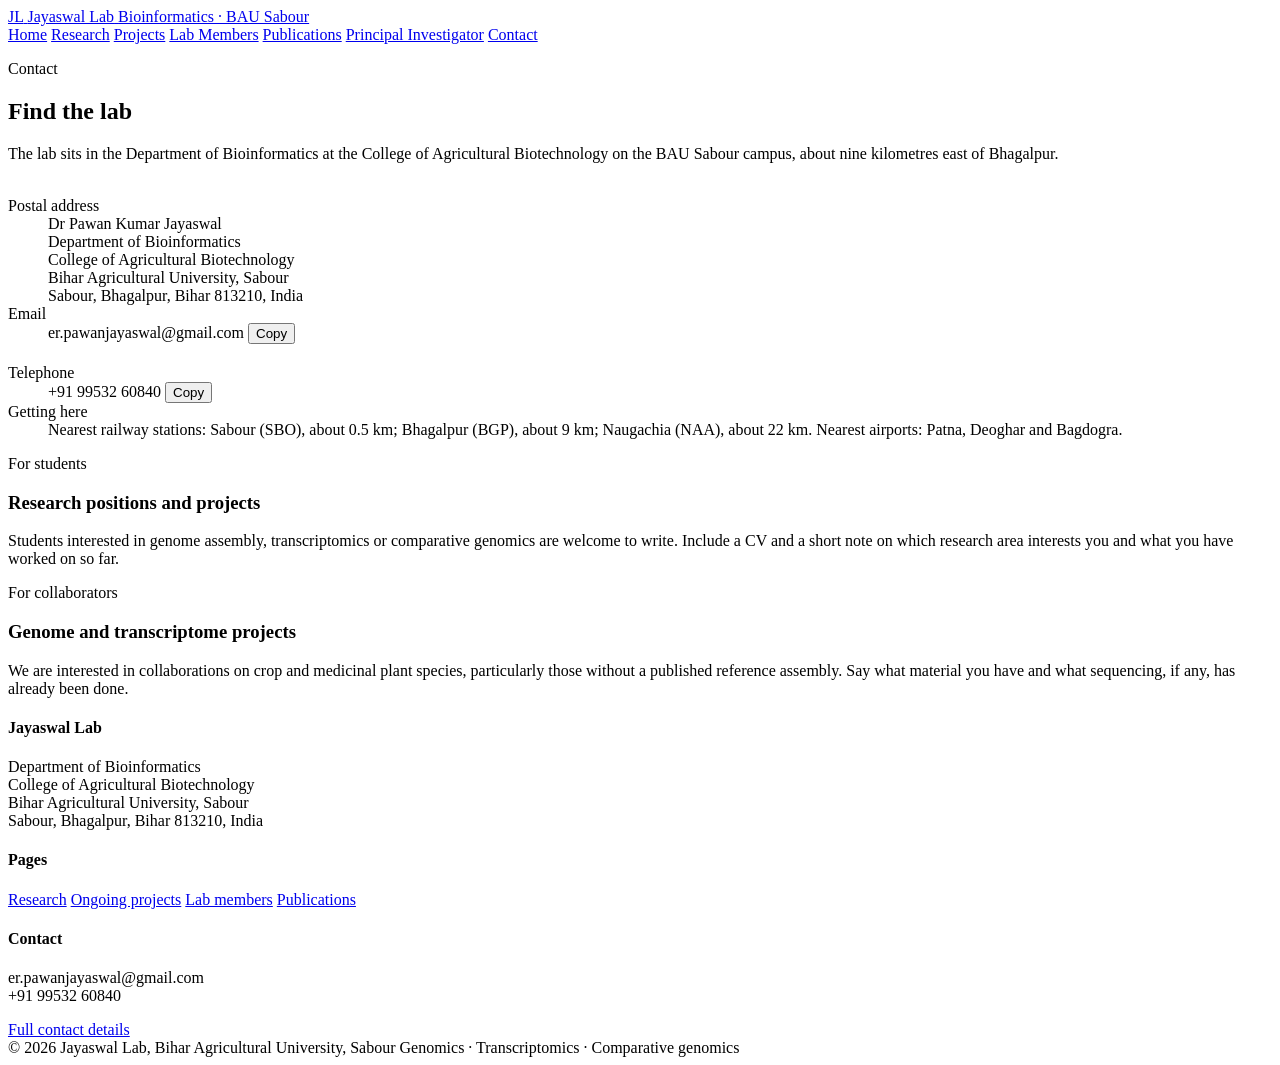
==== contact.html @ 47030a18 "Added Pages including Index Pages" ====
<!doctype html>
<html lang="en">
<head>
<meta charset="utf-8">
<meta name="viewport" content="width=device-width, initial-scale=1, viewport-fit=cover">
<meta name="description" content="Postal address, email, telephone and directions to the Jayaswal Lab at BAU Sabour.">
<title>Contact — Jayaswal Lab</title>
<link rel="preconnect" href="https://fonts.googleapis.com">
<link rel="preconnect" href="https://fonts.gstatic.com" crossorigin>
<link rel="stylesheet" href="https://fonts.googleapis.com/css2?family=IBM+Plex+Mono:wght@400;500&family=IBM+Plex+Sans:wght@400;500;600&family=Source+Serif+4:opsz,wght@8..60,400;8..60,600;8..60,700&display=swap">
<link rel="stylesheet" href="assets/style.css">
</head>
<body>
<header class="masthead">
  <div class="wrap masthead__inner">
    <a class="brand" href="index.html">
      <span class="brand__mark" aria-hidden="true">JL</span>
      <span>
        <span class="brand__name">Jayaswal Lab</span>
        <span class="brand__sub">Bioinformatics &middot; BAU Sabour</span>
      </span>
    </a>
    <nav class="nav" aria-label="Main">
        <a href="index.html">Home</a>
        <a href="research.html">Research</a>
        <a href="projects.html">Projects</a>
        <a href="members.html">Lab Members</a>
        <a href="publications.html">Publications</a>
        <a href="pi.html">Principal Investigator</a>
        <a href="contact.html" aria-current="page">Contact</a>
    </nav>
  </div>
</header>
<section class="band band--navy">
  <div class="wrap phead">
    <p class="eyebrow">Contact</p>
    <h1>Find the lab</h1>
    <p>The lab sits in the Department of Bioinformatics at the College of Agricultural
      Biotechnology on the BAU Sabour campus, about nine kilometres east of Bhagalpur.</p>
    <div class="track" style="margin-top:34px"></div>
  </div>
</section>


<section class="band">
  <div class="wrap sec">
    <dl class="ctab">
      <div>
        <dt>Postal address</dt>
        <dd>Dr Pawan Kumar Jayaswal<br>Department of Bioinformatics<br>College of Agricultural Biotechnology<br>Bihar Agricultural University, Sabour<br>Sabour, Bhagalpur, Bihar 813210, India</dd>
      </div>
      <div>
        <dt>Email</dt>
        <dd><span class="copyline"><span id="cEmail">er.pawanjayaswal@gmail.com</span>
          <button class="copybtn" type="button" data-copy="cEmail">Copy</button></span></dd>
        <dt style="margin-top:20px">Telephone</dt>
        <dd><span class="copyline"><span id="cPhone">+91 99532 60840</span>
          <button class="copybtn" type="button" data-copy="cPhone">Copy</button></span></dd>
      </div>
      <div>
        <dt>Getting here</dt>
        <dd>Nearest railway stations: Sabour (SBO), about 0.5&nbsp;km; Bhagalpur (BGP), about
          9&nbsp;km; Naugachia (NAA), about 22&nbsp;km. Nearest airports: Patna, Deoghar and
          Bagdogra.</dd>
      </div>
    </dl>
  </div>
</section>

<section class="band band--alt">
  <div class="wrap sec">
    <div class="grid grid--2" style="gap:30px">
      <div class="card">
        <span class="card__tag">For students</span>
        <h3>Research positions and projects</h3>
        <p>Students interested in genome assembly, transcriptomics or comparative genomics are
          welcome to write. Include a CV and a short note on which research area interests you and
          what you have worked on so far.</p>
      </div>
      <div class="card">
        <span class="card__tag">For collaborators</span>
        <h3>Genome and transcriptome projects</h3>
        <p>We are interested in collaborations on crop and medicinal plant species, particularly
          those without a published reference assembly. Say what material you have and what
          sequencing, if any, has already been done.</p>
      </div>
    </div>
  </div>
</section>
<footer class="foot">
  <div class="wrap">
    <div class="foot__inner">
      <div>
        <h4>Jayaswal Lab</h4>
        <p>Department of Bioinformatics<br>College of Agricultural Biotechnology<br>Bihar Agricultural University, Sabour<br>Sabour, Bhagalpur, Bihar 813210, India</p>
      </div>
      <div>
        <h4>Pages</h4>
        <a href="research.html">Research</a>
        <a href="projects.html">Ongoing projects</a>
        <a href="members.html">Lab members</a>
        <a href="publications.html">Publications</a>
      </div>
      <div>
        <h4>Contact</h4>
        <p>er.pawanjayaswal@gmail.com<br>+91 99532 60840</p>
        <a href="contact.html">Full contact details</a>
      </div>
    </div>
    <div class="wrap foot__bar" style="padding-left:0;padding-right:0">
      <span>&copy; 2026 Jayaswal Lab, Bihar Agricultural University, Sabour</span>
      <span>Genomics &middot; Transcriptomics &middot; Comparative genomics</span>
    </div>
  </div>
</footer>
<script src="assets/main.js"></script>
</body>
</html>
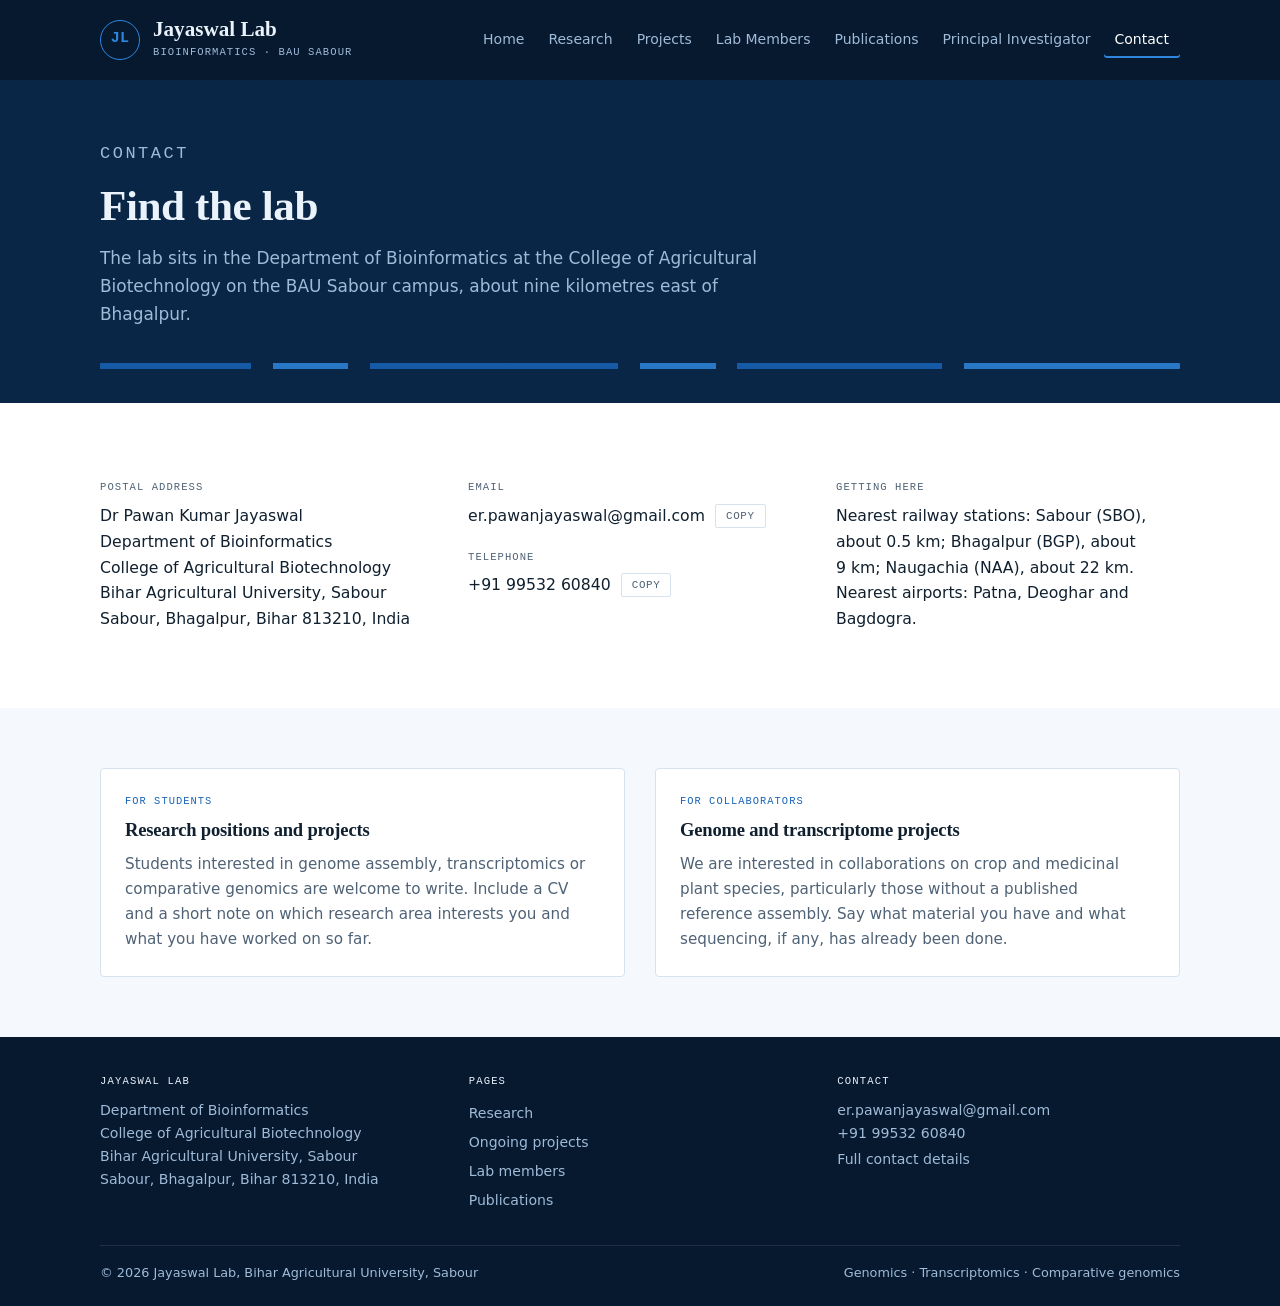
==== commit 8f62de62: "index file updated" ====
--- a/contact.html
+++ b/contact.html
@@ -8,7 +8,7 @@
 <link rel="preconnect" href="https://fonts.googleapis.com">
 <link rel="preconnect" href="https://fonts.gstatic.com" crossorigin>
 <link rel="stylesheet" href="https://fonts.googleapis.com/css2?family=IBM+Plex+Mono:wght@400;500&family=IBM+Plex+Sans:wght@400;500;600&family=Source+Serif+4:opsz,wght@8..60,400;8..60,600;8..60,700&display=swap">
-<link rel="stylesheet" href="assets/style.css">
+<link rel="stylesheet" href="style.css">
 </head>
 <body>
 <header class="masthead">
@@ -113,6 +113,6 @@
     </div>
   </div>
 </footer>
-<script src="assets/main.js"></script>
+<script src="main.js"></script>
 </body>
 </html>
--- a/style.css
+++ b/style.css
@@ -0,0 +1,645 @@
+/* Jayaswal Lab — layout: full-bleed navy bands over a single measured content
+   column; genome-track rules mark section boundaries. */
+
+:root {
+  /* colour */
+  --navy:        #0A2647;
+  --navy-deep:   #06192F;
+  --blue:        #1763B5;
+  --blue-bright: #2E86DE;
+  --blue-wash:   #EAF2FB;
+  --paper:       #FFFFFF;
+  --paper-alt:   #F5F8FC;
+  --ink:         #10202F;
+  --ink-soft:    #4F6276;
+  --line:        #D7E2EF;
+  --line-soft:   #E8EFF7;
+  --on-navy:     #EAF2FB;
+  --on-navy-dim: #9FBBD8;
+
+  /* type */
+  --display: "Source Serif 4", "Iowan Old Style", Georgia, serif;
+  --body: "IBM Plex Sans", "Segoe UI", system-ui, -apple-system, sans-serif;
+  --mono: "IBM Plex Mono", ui-monospace, "SFMono-Regular", Consolas, monospace;
+
+  /* metrics */
+  --measure: 1120px;
+  --gut-l: max(20px, env(safe-area-inset-left, 0px));
+  --gut-r: max(20px, env(safe-area-inset-right, 0px));
+}
+
+@media (prefers-color-scheme: dark) {
+  :root:not([data-theme="light"]) {
+    --navy:        #0B2440;
+    --navy-deep:   #071A2E;
+    --blue:        #4C9BEA;
+    --blue-bright: #6FB4F5;
+    --blue-wash:   #132C47;
+    --paper:       #0A1724;
+    --paper-alt:   #0E2034;
+    --ink:         #E4EDF7;
+    --ink-soft:    #9CB2C8;
+    --line:        #1E3A57;
+    --line-soft:   #16293F;
+    --on-navy:     #E4EDF7;
+    --on-navy-dim: #94AFC9;
+    color-scheme: dark;
+  }
+}
+
+:root[data-theme="dark"] {
+  --navy:        #0B2440;
+  --navy-deep:   #071A2E;
+  --blue:        #4C9BEA;
+  --blue-bright: #6FB4F5;
+  --blue-wash:   #132C47;
+  --paper:       #0A1724;
+  --paper-alt:   #0E2034;
+  --ink:         #E4EDF7;
+  --ink-soft:    #9CB2C8;
+  --line:        #1E3A57;
+  --line-soft:   #16293F;
+  --on-navy:     #E4EDF7;
+  --on-navy-dim: #94AFC9;
+  color-scheme: dark;
+}
+
+*, *::before, *::after { box-sizing: border-box; }
+
+html { -webkit-text-size-adjust: 100%; }
+
+body {
+  margin: 0;
+  background: var(--paper);
+  color: var(--ink);
+  font-family: var(--body);
+  font-size: 16px;
+  line-height: 1.65;
+  overflow-x: hidden;
+}
+
+img { max-width: 100%; height: auto; display: block; }
+
+a { color: var(--blue); text-decoration-thickness: 1px; text-underline-offset: 2px; }
+a:hover { color: var(--blue-bright); }
+
+:focus-visible {
+  outline: 2px solid var(--blue-bright);
+  outline-offset: 2px;
+  border-radius: 2px;
+}
+
+h1, h2, h3, h4 {
+  font-family: var(--display);
+  font-weight: 600;
+  line-height: 1.2;
+  text-wrap: balance;
+  margin: 0;
+  letter-spacing: -0.01em;
+}
+
+p { margin: 0; }
+
+/* ---------- shared wrapper ---------- */
+.wrap {
+  width: 100%;
+  max-width: var(--measure);
+  margin-inline: auto;
+  padding-left: var(--gut-l);
+  padding-right: var(--gut-r);
+}
+
+.band { width: 100%; }
+.band--navy { background: var(--navy); color: var(--on-navy); }
+.band--alt  { background: var(--paper-alt); }
+
+.sec { padding-block: 60px; }
+.sec--tight { padding-block: 40px; }
+
+/* ---------- genome-track rule ---------- */
+/* Reads as a contig track: alternating blocks of unequal length. */
+.track {
+  height: 6px;
+  width: 100%;
+  border-radius: 1px;
+  background:
+    linear-gradient(90deg,
+      var(--blue) 0 14%, transparent 14% 16%,
+      var(--blue-bright) 16% 23%, transparent 23% 25%,
+      var(--blue) 25% 48%, transparent 48% 50%,
+      var(--blue-bright) 50% 57%, transparent 57% 59%,
+      var(--blue) 59% 78%, transparent 78% 80%,
+      var(--blue-bright) 80% 100%);
+  opacity: 0.85;
+}
+.track--thin { height: 4px; opacity: 0.7; }
+
+/* ---------- masthead ---------- */
+.masthead { background: var(--navy-deep); color: var(--on-navy); }
+.masthead__inner {
+  display: flex;
+  flex-wrap: wrap;
+  align-items: center;
+  justify-content: space-between;
+  gap: 16px 28px;
+  padding-block: 18px;
+}
+.brand { display: flex; align-items: center; gap: 13px; text-decoration: none; color: inherit; min-width: 0; }
+.brand:hover { color: inherit; }
+.brand__mark {
+  width: 40px; height: 40px; flex: none;
+  border: 1.5px solid var(--blue-bright);
+  border-radius: 50%;
+  display: grid; place-items: center;
+  font-family: var(--mono);
+  font-size: 15px; font-weight: 600;
+  color: var(--blue-bright);
+  letter-spacing: 0.02em;
+}
+.brand__name {
+  font-family: var(--display);
+  font-size: 1.32rem; font-weight: 600;
+  line-height: 1.1;
+  display: block;
+}
+.brand__sub {
+  font-family: var(--mono);
+  font-size: 0.66rem;
+  letter-spacing: 0.1em;
+  text-transform: uppercase;
+  color: var(--on-navy-dim);
+  display: block;
+  margin-top: 3px;
+}
+
+.nav { display: flex; flex-wrap: wrap; gap: 4px 2px; }
+.nav a {
+  color: var(--on-navy-dim);
+  text-decoration: none;
+  font-size: 0.875rem;
+  padding: 7px 11px;
+  border-radius: 3px;
+  white-space: nowrap;
+}
+.nav a:hover { color: var(--paper); background: rgba(255,255,255,0.07); }
+.nav a[aria-current="page"] {
+  color: var(--paper);
+  box-shadow: inset 0 -2px 0 var(--blue-bright);
+}
+
+/* ---------- page head ---------- */
+.phead { padding-block: 46px 34px; }
+.phead h1 { font-size: clamp(1.9rem, 4.4vw, 2.7rem); }
+.phead p {
+  margin-top: 14px;
+  max-width: 62ch;
+  color: var(--ink-soft);
+  font-size: 1.06rem;
+}
+.band--navy .phead p { color: var(--on-navy-dim); }
+
+.eyebrow {
+  font-family: var(--mono);
+  font-size: 0.68rem;
+  letter-spacing: 0.15em;
+  text-transform: uppercase;
+  color: var(--blue);
+  margin-bottom: 12px;
+}
+.band--navy .eyebrow { color: var(--blue-bright); }
+
+/* ---------- hero ---------- */
+.hero { padding-block: 66px 56px; }
+.hero h1 {
+  font-size: clamp(2.1rem, 5.4vw, 3.4rem);
+  max-width: 19ch;
+}
+.hero__lede {
+  margin-top: 20px;
+  max-width: 60ch;
+  font-size: clamp(1.03rem, 2.2vw, 1.2rem);
+  color: var(--on-navy-dim);
+}
+.hero__cta { display: flex; flex-wrap: wrap; gap: 12px; margin-top: 30px; }
+
+.btn {
+  display: inline-block;
+  font-family: var(--body);
+  font-size: 0.92rem;
+  font-weight: 500;
+  padding: 11px 20px;
+  border-radius: 3px;
+  text-decoration: none;
+  border: 1.5px solid transparent;
+}
+.btn--solid { background: var(--blue-bright); color: #06192F; border-color: var(--blue-bright); }
+.btn--solid:hover { background: var(--paper); border-color: var(--paper); color: var(--navy-deep); }
+.btn--ghost { border-color: var(--on-navy-dim); color: var(--on-navy); }
+.btn--ghost:hover { border-color: var(--paper); color: var(--paper); }
+
+/* ---------- stat strip ---------- */
+.stats {
+  display: grid;
+  grid-template-columns: repeat(auto-fit, minmax(150px, 1fr));
+  gap: 1px;
+  background: var(--line);
+  border: 1px solid var(--line);
+  border-radius: 3px;
+  overflow: hidden;
+}
+.stat { background: var(--paper); padding: 20px 18px; min-width: 0; }
+.stat__n {
+  font-family: var(--display);
+  font-size: 1.85rem;
+  font-weight: 600;
+  color: var(--blue);
+  font-variant-numeric: tabular-nums;
+  line-height: 1.1;
+}
+.stat__l {
+  font-family: var(--mono);
+  font-size: 0.68rem;
+  letter-spacing: 0.09em;
+  text-transform: uppercase;
+  color: var(--ink-soft);
+  margin-top: 7px;
+}
+
+/* ---------- generic grid ---------- */
+.grid { display: grid; gap: 20px; }
+.grid--2 { grid-template-columns: repeat(auto-fit, minmax(290px, 1fr)); }
+.grid--3 { grid-template-columns: repeat(auto-fit, minmax(255px, 1fr)); }
+
+.card {
+  background: var(--paper);
+  border: 1px solid var(--line);
+  border-radius: 4px;
+  padding: 24px;
+  min-width: 0;
+}
+.band--alt .card { background: var(--paper); }
+.card h3 { font-size: 1.16rem; }
+.card p { margin-top: 10px; color: var(--ink-soft); font-size: 0.95rem; }
+
+.card--slot { border-style: dashed; background: transparent; }
+.slot__area {
+  font-size: 0.88rem !important;
+  color: var(--blue) !important;
+  margin-top: 6px !important;
+}
+
+.card__tag {
+  font-family: var(--mono);
+  font-size: 0.65rem;
+  letter-spacing: 0.1em;
+  text-transform: uppercase;
+  color: var(--blue);
+  display: block;
+  margin-bottom: 9px;
+}
+
+/* ---------- section heading ---------- */
+.shead { margin-bottom: 26px; }
+.shead h2 { font-size: clamp(1.5rem, 3.2vw, 1.95rem); }
+.shead p { margin-top: 10px; color: var(--ink-soft); max-width: 64ch; }
+.band--navy .shead p { color: var(--on-navy-dim); }
+
+/* ---------- prose ---------- */
+.prose { max-width: 68ch; }
+.prose p + p { margin-top: 15px; }
+.prose h3 { margin-top: 30px; font-size: 1.2rem; }
+.prose ul { margin: 13px 0 0; padding-left: 20px; color: var(--ink-soft); }
+.prose li { margin-bottom: 7px; }
+
+/* ---------- project entries ---------- */
+.proj {
+  border: 1px solid var(--line);
+  border-left: 4px solid var(--blue);
+  border-radius: 4px;
+  padding: 26px;
+  background: var(--paper);
+}
+.proj--past { border-left-color: var(--line); }
+.proj__top {
+  display: flex; flex-wrap: wrap; align-items: baseline;
+  gap: 10px 14px; margin-bottom: 12px;
+}
+.proj h3 { font-size: 1.24rem; max-width: 56ch; }
+.proj__body { margin-top: 12px; color: var(--ink-soft); max-width: 72ch; }
+
+.chip {
+  font-family: var(--mono);
+  font-size: 0.64rem;
+  letter-spacing: 0.1em;
+  text-transform: uppercase;
+  padding: 4px 9px;
+  border-radius: 2px;
+  white-space: nowrap;
+}
+.chip--active { background: var(--blue); color: #fff; }
+.chip--done { border: 1px solid var(--line); color: var(--ink-soft); }
+
+.meta {
+  display: grid;
+  grid-template-columns: repeat(auto-fit, minmax(170px, 1fr));
+  gap: 16px 22px;
+  margin-top: 20px;
+  padding-top: 18px;
+  border-top: 1px solid var(--line-soft);
+}
+.meta div { min-width: 0; }
+.meta dt {
+  font-family: var(--mono);
+  font-size: 0.64rem;
+  letter-spacing: 0.1em;
+  text-transform: uppercase;
+  color: var(--ink-soft);
+  margin-bottom: 4px;
+}
+.meta dd {
+  margin: 0;
+  font-size: 0.93rem;
+  font-weight: 500;
+  font-variant-numeric: tabular-nums;
+  overflow-wrap: anywhere;
+}
+
+/* work-package list */
+.wp { margin-top: 22px; padding-top: 18px; border-top: 1px solid var(--line-soft); }
+.wp__h {
+  font-family: var(--mono);
+  font-size: 0.66rem;
+  letter-spacing: 0.1em;
+  text-transform: uppercase;
+  color: var(--ink-soft);
+  margin-bottom: 12px;
+}
+.wp ol { margin: 0; padding-left: 0; list-style: none; counter-reset: wp; }
+.wp li {
+  counter-increment: wp;
+  display: grid;
+  grid-template-columns: 2.6rem 1fr;
+  gap: 12px;
+  padding: 9px 0;
+  border-bottom: 1px dashed var(--line-soft);
+  font-size: 0.93rem;
+  min-width: 0;
+}
+.wp li:last-child { border-bottom: 0; }
+.wp li::before {
+  content: "WP" counter(wp);
+  font-family: var(--mono);
+  font-size: 0.72rem;
+  color: var(--blue);
+  padding-top: 3px;
+}
+
+/* ---------- people ---------- */
+.person {
+  display: grid;
+  grid-template-columns: 112px 1fr;
+  gap: 24px;
+  align-items: start;
+  border: 1px solid var(--line);
+  border-radius: 4px;
+  padding: 26px;
+  background: var(--paper);
+}
+.person--slot { border-style: dashed; }
+.avatar {
+  width: 112px; height: 112px;
+  border-radius: 50%;
+  background: var(--blue-wash);
+  border: 1.5px solid var(--line);
+  display: grid; place-items: center;
+  font-family: var(--display);
+  font-size: 2rem;
+  color: var(--blue);
+  overflow: hidden;
+}
+.avatar img { width: 100%; height: 100%; object-fit: cover; }
+.person__name { font-size: 1.22rem; }
+.person__role {
+  font-family: var(--mono);
+  font-size: 0.7rem;
+  letter-spacing: 0.08em;
+  text-transform: uppercase;
+  color: var(--blue);
+  margin-top: 6px;
+}
+.person__text { min-width: 0; }
+.person__text p { margin-top: 12px; color: var(--ink-soft); font-size: 0.95rem; }
+.person__links { display: flex; flex-wrap: wrap; gap: 8px 16px; margin-top: 14px; font-size: 0.88rem; }
+
+@media (max-width: 560px) {
+  .person { grid-template-columns: 1fr; }
+  .avatar { width: 92px; height: 92px; }
+}
+
+/* ---------- timeline ---------- */
+.tl { list-style: none; margin: 0; padding: 0; }
+.tl li {
+  display: grid;
+  grid-template-columns: 170px 1fr;
+  gap: 8px 26px;
+  padding: 18px 0;
+  border-top: 1px solid var(--line-soft);
+  min-width: 0;
+}
+.tl li:first-child { border-top: 0; }
+.tl__when {
+  font-family: var(--mono);
+  font-size: 0.78rem;
+  color: var(--ink-soft);
+  font-variant-numeric: tabular-nums;
+  padding-top: 3px;
+}
+.tl__what { min-width: 0; }
+.tl__role { font-weight: 600; font-size: 1.02rem; }
+.tl__where { color: var(--ink-soft); font-size: 0.93rem; margin-top: 3px; }
+.tl__note { color: var(--ink-soft); font-size: 0.91rem; margin-top: 7px; }
+@media (max-width: 620px) {
+  .tl li { grid-template-columns: 1fr; }
+}
+
+/* ---------- publications ---------- */
+.pubtools {
+  display: flex; flex-wrap: wrap; gap: 12px;
+  margin-bottom: 26px; align-items: center;
+}
+.pubtools input, .pubtools select {
+  font-family: var(--body);
+  font-size: 0.92rem;
+  padding: 9px 12px;
+  border: 1px solid var(--line);
+  border-radius: 3px;
+  background: var(--paper);
+  color: var(--ink);
+  min-width: 0;
+}
+.pubtools input { flex: 1 1 240px; }
+.pubcount {
+  font-family: var(--mono);
+  font-size: 0.72rem;
+  color: var(--ink-soft);
+  letter-spacing: 0.06em;
+}
+
+.publist { list-style: none; margin: 0; padding: 0; }
+.pub {
+  display: grid;
+  grid-template-columns: 62px 1fr;
+  gap: 20px;
+  padding: 18px 0;
+  border-top: 1px solid var(--line-soft);
+  min-width: 0;
+}
+.pub:first-child { border-top: 0; }
+.pub__yr {
+  font-family: var(--mono);
+  font-size: 0.86rem;
+  color: var(--blue);
+  font-variant-numeric: tabular-nums;
+  padding-top: 2px;
+}
+.pub__main { min-width: 0; }
+.pub__title { font-weight: 600; font-size: 1rem; line-height: 1.45; }
+.pub__authors { color: var(--ink-soft); font-size: 0.89rem; margin-top: 5px; }
+.pub__authors b { color: var(--ink); font-weight: 600; }
+.pub__src {
+  margin-top: 7px; font-size: 0.86rem;
+  display: flex; flex-wrap: wrap; gap: 6px 14px; align-items: center;
+}
+.pub__jrnl { font-style: italic; color: var(--ink-soft); }
+.pub__if {
+  font-family: var(--mono);
+  font-size: 0.7rem;
+  color: var(--ink-soft);
+  border: 1px solid var(--line);
+  border-radius: 2px;
+  padding: 2px 6px;
+  white-space: nowrap;
+}
+.pub__first {
+  font-family: var(--mono);
+  font-size: 0.62rem;
+  letter-spacing: 0.08em;
+  text-transform: uppercase;
+  background: var(--blue-wash);
+  color: var(--blue);
+  border-radius: 2px;
+  padding: 3px 7px;
+  white-space: nowrap;
+}
+@media (max-width: 520px) {
+  .pub { grid-template-columns: 1fr; gap: 6px; }
+}
+
+.reflist { list-style: none; margin: 0; padding: 0; }
+.reflist li {
+  padding: 14px 0;
+  border-top: 1px solid var(--line-soft);
+  font-size: 0.95rem;
+  color: var(--ink-soft);
+}
+.reflist li:first-child { border-top: 0; }
+.reflist b { color: var(--ink); font-weight: 600; }
+
+/* ---------- news ---------- */
+.news { list-style: none; margin: 0; padding: 0; }
+.news li {
+  display: grid;
+  grid-template-columns: 110px 1fr;
+  gap: 8px 20px;
+  padding: 14px 0;
+  border-top: 1px solid rgba(255,255,255,0.1);
+  min-width: 0;
+}
+.news li:first-child { border-top: 0; }
+.news__d {
+  font-family: var(--mono);
+  font-size: 0.74rem;
+  color: var(--blue-bright);
+  font-variant-numeric: tabular-nums;
+  padding-top: 3px;
+}
+.news__t { font-size: 0.97rem; color: var(--on-navy); min-width: 0; }
+@media (max-width: 520px) { .news li { grid-template-columns: 1fr; } }
+
+/* ---------- contact ---------- */
+.ctab { display: grid; grid-template-columns: repeat(auto-fit, minmax(240px, 1fr)); gap: 24px; }
+.ctab dt {
+  font-family: var(--mono);
+  font-size: 0.66rem;
+  letter-spacing: 0.1em;
+  text-transform: uppercase;
+  color: var(--ink-soft);
+  margin-bottom: 6px;
+}
+.ctab dd { margin: 0; font-size: 0.98rem; overflow-wrap: anywhere; }
+
+.copyline { display: flex; flex-wrap: wrap; gap: 10px; align-items: center; }
+.copybtn {
+  font-family: var(--mono);
+  font-size: 0.68rem;
+  letter-spacing: 0.06em;
+  text-transform: uppercase;
+  padding: 5px 10px;
+  border: 1px solid var(--line);
+  border-radius: 2px;
+  background: transparent;
+  color: var(--ink-soft);
+  cursor: pointer;
+}
+.copybtn:hover { border-color: var(--blue); color: var(--blue); }
+
+/* ---------- note ---------- */
+.note {
+  border: 1px dashed var(--blue);
+  background: var(--blue-wash);
+  border-radius: 4px;
+  padding: 16px 18px;
+  font-size: 0.92rem;
+  color: var(--ink);
+}
+.note b { font-weight: 600; }
+
+/* ---------- table ---------- */
+.tablewrap { overflow-x: auto; border: 1px solid var(--line); border-radius: 4px; }
+table.t { border-collapse: collapse; width: 100%; min-width: 540px; font-size: 0.91rem; }
+table.t th, table.t td { padding: 11px 15px; text-align: left; border-bottom: 1px solid var(--line-soft); vertical-align: top; }
+table.t th {
+  font-family: var(--mono);
+  font-size: 0.66rem;
+  letter-spacing: 0.09em;
+  text-transform: uppercase;
+  color: var(--ink-soft);
+  background: var(--paper-alt);
+  white-space: nowrap;
+}
+table.t tr:last-child td { border-bottom: 0; }
+
+/* ---------- footer ---------- */
+.foot { background: var(--navy-deep); color: var(--on-navy-dim); font-size: 0.88rem; }
+.foot__inner { padding-block: 38px 30px; display: grid; gap: 26px; grid-template-columns: repeat(auto-fit, minmax(220px, 1fr)); }
+.foot h4 {
+  font-family: var(--mono);
+  font-size: 0.66rem;
+  letter-spacing: 0.11em;
+  text-transform: uppercase;
+  color: var(--on-navy);
+  font-weight: 500;
+  margin-bottom: 11px;
+}
+.foot a { color: var(--on-navy-dim); text-decoration: none; display: block; padding: 3px 0; }
+.foot a:hover { color: var(--paper); }
+.foot__bar {
+  border-top: 1px solid rgba(255,255,255,0.1);
+  padding-block: 16px 22px;
+  font-size: 0.8rem;
+  display: flex; flex-wrap: wrap; gap: 8px 20px; justify-content: space-between;
+}
+
+@media (prefers-reduced-motion: reduce) {
+  *, *::before, *::after { animation-duration: 0.01ms !important; transition-duration: 0.01ms !important; }
+}
